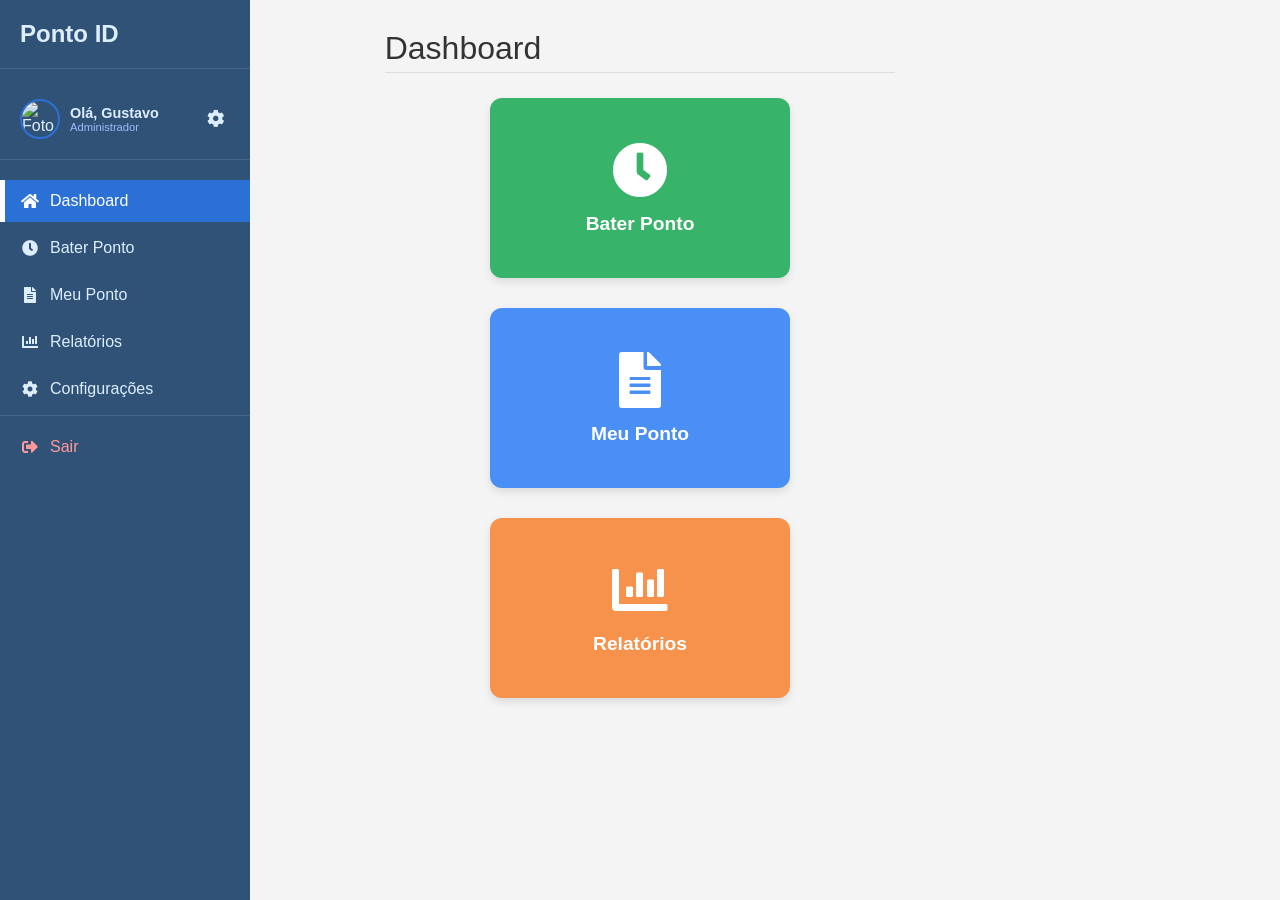
==== index.html @ 6d374fbc "Primeiro envio" ====
<!DOCTYPE html>
<html lang="pt-BR">
<head>
    <meta charset="UTF-8">
    <meta name="viewport" content="width=device-width, initial-scale=1.0">
    <title>Menu</title>
    <link rel="stylesheet" href="./assets/css/style.css">
    <link rel="stylesheet" href="https://cdnjs.cloudflare.com/ajax/libs/font-awesome/5.15.4/css/all.min.css">
</head>
<body>
    <div class="layout-principal">
        <!--menu lateral-->
        <div class="menu-lateral">
            <div class="logotipo">
                <span class="logo-texto">Ponto ID</span>
            </div>
            <div class="perfil-usuario">
                <img src="https://placehold.co/40x40/4a8ff5/ffffff?text=G" alt="Foto de Perfil" class="foto-perfil">
                <div class="info-usuario">
                    <span class="nome-usuario">Olá, Gustavo</span>
                    <span class="cargo-usuario">Administrador</span>
                </div>
                <a href="config.html" class="config-btn" aria-label="Configurações">
                    <i class="fas fa-cog"></i>
                </a>
            </div>
            <nav class="nav-menu">
                <ul>
                    <li class="nav-item ativo"><a href="index.html"><i class="fas fa-home"></i> Dashboard</a></li> <!--item ativo-->
                    <!--Links-->
                    <li class="nav-item"><a href="./pages/ponto.html"><i class="fas fa-clock"></i> Bater Ponto</a></li>
                    <li class="nav-item"><a href="./pages/meuponto.html"><i class="fas fa-file-alt"></i> Meu Ponto</a></li>
                    <li class="nav-item"><a href="./pages/relatorio.html"><i class="fas fa-chart-bar"></i> Relatórios</a></li>
                    <li class="nav-item"><a href="./pages/config.html"><i class="fas fa-cog"></i> Configurações</a></li>
                    <li class="nav-item logout"><a href="#" id="LinkSaida"><i class="fas fa-sign-out-alt"></i> Sair</a></li> <!--LinkSaida JS-->
                </ul>
            </nav>
        </div>
        
        <!--Conteudo Principal-->
        <div class="conteudo-principal">
            <h1>Dashboard</h1>

            <!--Cards acesso rapido-->
            <div class="dashboard-cards">
                
                <!--card verde(bater ponto)-->
                <a href="./pages/ponto.html" class="card-link">
                    <div class="card verde">
                        <i class="fas fa-clock card-icon"></i>
                        <p class="titulo-card">Bater Ponto</p>
                    </div>
                </a>

                <!--card azul(meu ponto)-->
                 <a href="./pages/meuponto.html" class="card-link">
                    <div class="card azul">
                        <i class="fas fa-file-alt card-icon"></i>
                        <p class="titulo-card">Meu Ponto</p>
                    </div>
                </a>

                <!--card laranja(relatorio)-->
                <a href="./pages/relatorio.html" class="card-link">
                    <div class="card laranja">
                        <i class="fas fa-chart-bar card-icon"></i>
                        <p class="titulo-card">Relatórios</p>
                    </div>
                </a>
            </div>

            <!--modal de saida-->
    <div id="ModalSaida" class="modal">
        <div class="modal-content-confirm">
            <h3><i class="fas fa-exclamation-triangle"></i> Confirmar Saída</h3>
            <p>Tem certeza de que deseja sair do sistema Ponto ID?</p>
            <div class="modal-actions">
                <button class="btn-cancel" onclick="fecharModalSaida()">Cancelar</button>
                <button class="btn-confirm" onclick="confirmarSaida()">Sair</button>
            </div>
        </div>
    </div>

        <script src="./assets/js/script.js"></script>
</body>
---- assets/css/style.css ----
* {
    margin: 0;
    padding: 0;
    box-sizing: border-box;
    font-family: Arial, sans-serif;
}

body {
    background-color: #f4f4f4;
    display: flex;
    justify-content: center;
    align-items: center;
    min-height: 100vh; 
}

.login-container {
    background-color: #fff;
    padding: 30px;
    border-radius: 10px;
    box-shadow: 0 4px 8px rgba(0, 0, 0, 0.1);
    width: 100%;
    max-width: 400px;
}

.login-form h2 {
    text-align: center;
    margin-bottom: 25px;
    color: #333;
}

.entrada-dados {
    margin-bottom: 15px;
}

.entrada-dados label {
    display: block;
    margin-bottom: 5px;
    font-weight: bold;
    color: #555;
}

.entrada-dados input[type="text"],
.entrada-dados input[type="email"],
.entrada-dados input[type="password"] {
    width: 100%;
    padding: 10px;
    border: 1px solid #ccc;
    border-radius: 5px;
    font-size: 16px;
}

.botao-login {
    width: 100%;
    padding: 10px;
    background-color: #27354f;
    color: white;
    border: none;
    border-radius: 5px;
    font-size: 18px;
    cursor: pointer;
    transition: background-color 0.3s ease;
    margin-top: 10px;
}

.botao-login:hover {
    background-color: #27354f;
}

.esqueceu-senha {
    text-align: center;
    margin-top: 15px;
}

.esqueceu-senha a {
    color: #007bff;
    text-decoration: none;
}

.esqueceu-senha a:hover {
    text-decoration: underline;
}

/* Responsividade */
@media (max-width: 500px) {
    .login-container {
        margin: 20px;
        padding: 20px;
    }
}

:root {
    --sidebar-width: 250px;
    --primary-color: #315277;
    --hover-color: #1a5bb0; 
    --active-color: #2b70d4; 
    --text-color: #ddeeff; 
    --text-color-dark: #666; 
    --border-color: rgba(255, 255, 255, 0.1);
    --bg-light: #f4f4f4; 
    --bg-card: #fff; 
    --text-primary: #333; 
    
    /* Cores de status */
    --green-success: #28a745;
    --red-danger: #dc3545;
    --yellow-warning: #ffc107;
    --blue-info: #17a2b8;
    --orange-card: #f7924d;
    --blue-card: #4a8ff5;
    --green-card: #38b46a;
}

    /* layout principal*/
* {
    margin: 0;
    padding: 0;
    box-sizing: border-box;
    font-family: 'Inter', Arial, sans-serif;
}

body {
    margin: 0;
    padding: 0;
    background-color: var(--bg-light);
    color: var(--text-primary);
    transition: background-color 0.3s, color 0.3s;
}

.layout-principal {
    display: flex;
    min-height: 100vh;
}

.conteudo-principal {
    flex-grow: 1;
    padding: 30px 50px;
}

.conteudo-principal h1 {
    font-size: 2em;
    color: var(--text-primary);
    margin-bottom: 25px;
    font-weight: normal;
    padding-bottom: 5px;
    border-bottom: 1px solid #ddd;
}

    /*menu lateral*/
.menu-lateral {
    position: fixed;
    top: 0;
    left: 0;
    width: var(--sidebar-width);
    flex-shrink: 0;
    height: 100vh;
    background-color: var(--primary-color);
    color: var(--text-color);
    padding: 20px 0;
    display: flex;
    flex-direction: column;
    transition: background-color 0.3s;
}

.logotipo { padding: 0 20px 20px 20px; border-bottom: 1px solid var(--border-color); margin-bottom: 20px; }
.logo-texto { font-size: 1.5em; font-weight: bold; }

    /*perfil*/
.perfil-usuario { display: flex; align-items: center; padding: 10px 20px; margin-bottom: 20px; border-bottom: 1px solid var(--border-color); padding-bottom: 20px; }
.foto-perfil { width: 40px; height: 40px; border-radius: 50%; object-fit: cover; margin-right: 10px; border: 2px solid var(--active-color); }
.info-usuario { display: flex; flex-direction: column; flex-grow: 1; overflow: hidden; }
.nome-usuario { font-size: 0.9em; font-weight: bold; white-space: nowrap; overflow: hidden; text-overflow: ellipsis; }
.cargo-usuario { font-size: 0.7em; color: #99bbff; }
.config-btn { background: none; border: none; color: var(--text-color); font-size: 1.1em; cursor: pointer; margin-left: 10px; padding: 5px; transition: color 0.2s; }
.config-btn:hover { color: #fff; }

    /*Navegação*/
.nav-menu ul { list-style: none; padding: 0; }
.nav-item { margin-bottom: 5px; }
.nav-item a { display: flex; align-items: center; padding: 12px 20px; text-decoration: none; color: var(--text-color); font-size: 1em; transition: background-color 0.2s, color 0.2s; }
.nav-item a i { margin-right: 10px; width: 20px; text-align: center; }
.nav-item a:hover { background-color: var(--hover-color); color: #fff; }

    /*classes item ativo*/
.nav-item.ativo a,
.nav-item.ativo-ponto a,
.nav-item.ativo-meuponto a,
.nav-item.ativo-relatorio a,
.nav-item.ativo-config a { 
    background-color: var(--active-color);
    color: #fff;
    border-left: 5px solid white;
    padding-left: 15px;
}

.nav-item.logout { margin-top: auto; border-top: 1px solid var(--border-color); padding-top: 10px; }
.nav-item.logout a { color: #ff9999; }
.nav-item.logout a:hover { background-color: var(--hover-color); color: #fff; }


    /*cards dashboard*/
.dashboard-cards {
    display: flex;
    justify-content: center;
    gap: 30px;
    margin-bottom: 30px;
    flex-wrap: wrap; 
    max-width: 900px; 
    margin-left: auto;
    margin-right: auto;
}

.card-link {
    text-decoration: none;
    color: inherit;
    flex-grow: 1;
    flex-basis: 250px;
    max-width: 300px;
    display: flex; 
}

.card {
    flex-grow: 1;
    display: flex;
    flex-direction: column;
    align-items: center;
    justify-content: center;
    min-height: 180px;
    border-radius: 12px;
    color: white;
    cursor: pointer;
    box-shadow: 0 4px 8px rgba(0, 0, 0, 0.1);
    transition: transform 0.2s, box-shadow 0.2s;
    text-align: center;
    padding: 25px;
    width: 100%; 
}

.card:hover {
    transform: translateY(-5px);
    box-shadow: 0 8px 16px rgba(0, 0, 0, 0.2);
}

.card-icon {
    font-size: 3.5em;
    margin-bottom: 15px;
}

.titulo-card {
    font-size: 1.2em;
    font-weight: bold;
}

.card.verde { background-color: var(--green-card); }
.card.azul { background-color: var(--blue-card); }
.card.laranja { background-color: var(--orange-card); }


    /*bater ponto*/
.ponto-card {
    background-color: var(--bg-card);
    padding: 40px;
    border-radius: 15px;
    box-shadow: 0 5px 15px rgba(0, 0, 0, 0.1);
    width: 100%;
    max-width: 450px;
    margin-top: 40px;
}

.horario-atual {
    font-size: 3.5em;
    font-weight: bold;
    color: var(--primary-color);
    margin-bottom: 5px;
}

.tempo-container {
    text-align: center;
    margin-bottom: 25px;
}

.matricula {
    font-size: 0.8em;
    color: #999;
    margin-top: 20px;
}

.data-atual {
    font-size: 1em;
    color: var(--text-color-dark);
    margin-bottom: 25px;
}

#botaoPonto {
    width: 150px;
    height: 150px;
    border-radius: 50%;
    background-color: var(--green-card);
    color: white;
    border: none;
    font-size: 1.1em;
    font-weight: bold;
    cursor: pointer;
    transition: all 0.2s ease;
    box-shadow: 0 4px 8px rgba(0, 0, 0, 0.2);
    margin-left: 45px;
}

#botaoPonto:hover { background-color: #2b9157; transform: scale(1.05); }
#botaoPonto:active { transform: scale(0.95); box-shadow: 0 2px 4px rgba(0, 0, 0, 0.2); }

.status-atual {
    margin-top: 30px;
    padding: 15px;
    border-radius: 8px;
    background-color: #f0f8ff;
    border: 1px solid #cceeff;
    font-weight: bold;
}

.ultimo-ponto {
    font-size: 0.9em;
    color: var(--text-color-dark);
    margin-top: 15px;
}
.status-work { border-left: 5px solid var(--green-card); color: var(--green-card); }
.status-break { border-left: 5px solid var(--orange-card); color: var(--orange-card); }

    /*meu ponto cards*/
.saldo-cards {
    display: flex;
    gap: 20px;
    margin-bottom: 30px;
    flex-wrap: wrap;
}

.info-card {
    flex-grow: 1;
    flex-basis: 200px;
    background-color: var(--bg-card);
    padding: 20px;
    border-radius: 8px;
    box-shadow: 0 2px 4px rgba(0, 0, 0, 0.05);
}

.info-card .titulo { font-size: 0.9em; color: #777; margin-bottom: 5px; }
.info-card .saldo { font-size: 1.8em; font-weight: bold; }

.positivo .saldo { color: var(--green-success); }
.negativo .saldo { color: var(--red-danger); }
.neutro .saldo { color: var(--blue-info); }

    /*tabela e buscar*/
.cabecalho-tabela {
    overflow-x: auto;
    width: 100%;
}

.secao-filtros {
    display: flex;
    gap: 20px;
    margin-bottom: 30px;
    background-color: var(--bg-card);
    padding: 20px;
    border-radius: 8px;
    box-shadow: 0 2px 4px rgba(0, 0, 0, 0.05);
}

.grupo-filtro {
    display: flex;
    flex-direction: column;
    flex-grow: 1;
}

.secao-filtros label {
    font-weight: bold;
    color: var(--text-color-dark);
    margin-bottom: 5px;
    font-size: 0.9em;
}

.secao-filtros select {
    padding: 10px;
    border: 1px solid #ccc; 
    border-radius: 5px;
    background-color: var(--bg-card);
    color: var(--text-primary);   
}

.buscar-btn {
    background-color: var(--primary-color);
    color: white;
    padding: 10px 15px;
    border: none;
    border-radius: 5px;
    cursor: pointer;
    font-weight: bold;
    margin-top: 20px;
    transition: background-color 0.2s;
}

.buscar-btn:hover {
    background-color: var(--hover-color);
}

.titulo-tabela { display: flex; justify-content: space-between; align-items: center; margin-bottom: 15px; }
.filtro-periodo { padding: 8px; border-radius: 4px; border: 1px solid #ccc; }
.ajuste-btn { background-color: var(--active-color); color: white; padding: 10px 15px; border: none; border-radius: 5px; cursor: pointer; transition: background-color 0.2s; font-weight: bold; }
.ajuste -btn:hover { background-color: #1a5bb0; }

.secao-registro-ponto { margin-top: 30px; }
.secao-registro-ponto h2 { color: var(--text-primary); margin-bottom: 15px; font-size: 1.5em; font-weight: 500; }

.tabela-ponto { width: 100%; border-collapse: collapse; background-color: var(--bg-card); border-radius: 8px; overflow: hidden; box-shadow: 0 2px 4px rgba(0, 0, 0, 0.05); }
.tabela-ponto th, .tabela-ponto td { padding: 12px 15px; text-align: center; border-bottom: 1px solid #eee; font-size: 0.9em; }
.tabela-ponto thead th { background-color: #f8f9fa; color: #555; font-weight: bold; text-transform: uppercase; }

.status-cell { font-weight: bold; }
.present-status { color: var(--green-success); }
.falta-status { color: var(--red-danger); background-color: #fff0f0; }

    /*informações do Colaborador*/
.colaborador-info-card {
    background-color: var(--bg-card);
    border-radius: 8px;
    padding: 20px 30px;
    margin-bottom: 30px;
    box-shadow: 0 2px 4px rgba(0, 0, 0, 0.05);
    display: flex;
    gap: 40px;
    align-items: center;
    border-left: 5px solid var(--orange-card);
}

.info-grupo { display: flex; flex-direction: column; }
.info-nome-colaborador { font-size: 0.9em; color: var(--text-color-dark); margin-bottom: 3px; }
.info-valor { font-size: 1.2em; font-weight: bold; color: var(--text-primary); }

    /*configurações*/
.config-area { display: flex; flex-direction: column; gap: 30px; max-width: 800px; }
.config-card { background-color: var(--bg-card); padding: 30px; border-radius: 10px; box-shadow: 0 2px 4px rgba(0, 0, 0, 0.05); transition: background-color 0.3s; }
.config-card h2 { color: var(--primary-color); border-bottom: 1px solid #eee; padding-bottom: 10px; margin-bottom: 20px; font-size: 1.4em; }

.form-grupo { margin-bottom: 15px; }
.form-grupo label { display: block; font-weight: bold; color: var(--text-color-dark); margin-bottom: 5px; font-size: 0.9em; }
.form-grupo input[type="text"], .form-grupo input[type="email"], .form-grupo select { 
    width: 100%; padding: 10px; border: 1px solid #ccc; border-radius: 5px; background-color: var(--bg-card); color: var(--text-primary); transition: background-color 0.3s, border-color 0.3s; 
}

.salvar-btn { background-color: var(--active-color); color: white; padding: 10px 20px; border: none; border-radius: 5px; cursor: pointer; font-weight: bold; transition: background-color 0.2s; margin-top: 10px; }
.salvar-btn:hover { background-color: var(--hover-color); }

    /*modal de saida*/
.modal {
    display: none; 
    position: fixed;
    z-index: 1000;
    left: 0;
    top: 0;
    width: 100%;
    height: 100%;
    overflow: auto;
    background-color: rgba(0, 0, 0, 0.6);
}

    /*modal de ajuste*/
.conteudo-modal {
    background-color: var(--bg-card);
    padding: 30px;
    border-radius: 10px;
    width: 90%; 
    max-width: 600px;
    box-shadow: 0 5px 15px rgba(0, 0, 0, 0.3);
    position: relative;
    animation: fadeIn 0.3s; 
}

    /*modal de confirmação de saida*/
.modal-content-confirm {
    background-color: var(--bg-card);
    padding: 30px;
    border-radius: 10px;
    width: 90%; 
    max-width: 400px;
    box-shadow: 0 5px 15px rgba(0, 0, 0, 0.5);
    animation: fadeIn 0.3s;
    text-align: center;
}

.modal-content-confirm h3 { color: var(--red-danger); margin-bottom: 15px; font-size: 1.5em; }
.modal-content-confirm p { margin-bottom: 25px; color: var(--text-primary); }

.modal-actions button { padding: 10px 20px; border: none; border-radius: 5px; cursor: pointer; font-weight: bold; margin: 0 10px; transition: opacity 0.2s; }
.modal-actions .btn-cancel { background-color: #ccc; color: #333; }
.modal-actions .btn-confirm { background-color: var(--red-danger); color: white; }
.modal-actions button:hover { opacity: 0.8; }

.fechar-btn { color: #aaa; float: right; font-size: 28px; font-weight: bold; cursor: pointer; }
.fechar-btn:hover, .fechar-btn:focus { color: #333; text-decoration: none; }


    /*formulario de ajuste*/
.conteudo-modal h3 { color: var(--primary-color); margin-bottom: 20px; border-bottom: 2px solid #eee; padding-bottom: 10px; font-size: 1.4em; }
.form-grupo { margin-bottom: 15px; }
.form-grupo label { display: block; font-weight: 500; color: #555; margin-bottom: 5px; }
.form-grupo input[type="date"], .form-grupo input[type="time"], .form-grupo textarea, .form-grupo select { width: 100%; padding: 10px; border: 1px solid #ccc; border-radius: 4px; font-size: 1em; }
.enviar-modal-btn { background-color: var(--green-success); color: white; padding: 10px 15px; border: none; border-radius: 5px; cursor: pointer; margin-top: 15px; width: 100%; font-weight: bold; }


    /*responsividade*/
@media (max-width: 900px) {
    .conteudo-principal {
        padding: 20px;
    }
    .dashboard-cards {
        flex-direction: column;
    }
    .saldo-cards {
        flex-direction: column;
    }
    .titulo-tabela {
        flex-direction: column;
        align-items: stretch;
    }
    .titulo-tabela select, .titulo-tabela button {
        margin-top: 10px;
    }
    .employee-info-card {
        flex-direction: column;
        align-items: flex-start;
        gap: 10px;
    }
    
    /* Rolar tabelas em telas menores */
    .secao-registro-ponto {
        overflow-x: auto;
    }
    .tabela-ponto {
        min-width: 800px;
    }
}

@media (max-width: 600px) {
    .config-area {
        max-width: 100%;
    }
}
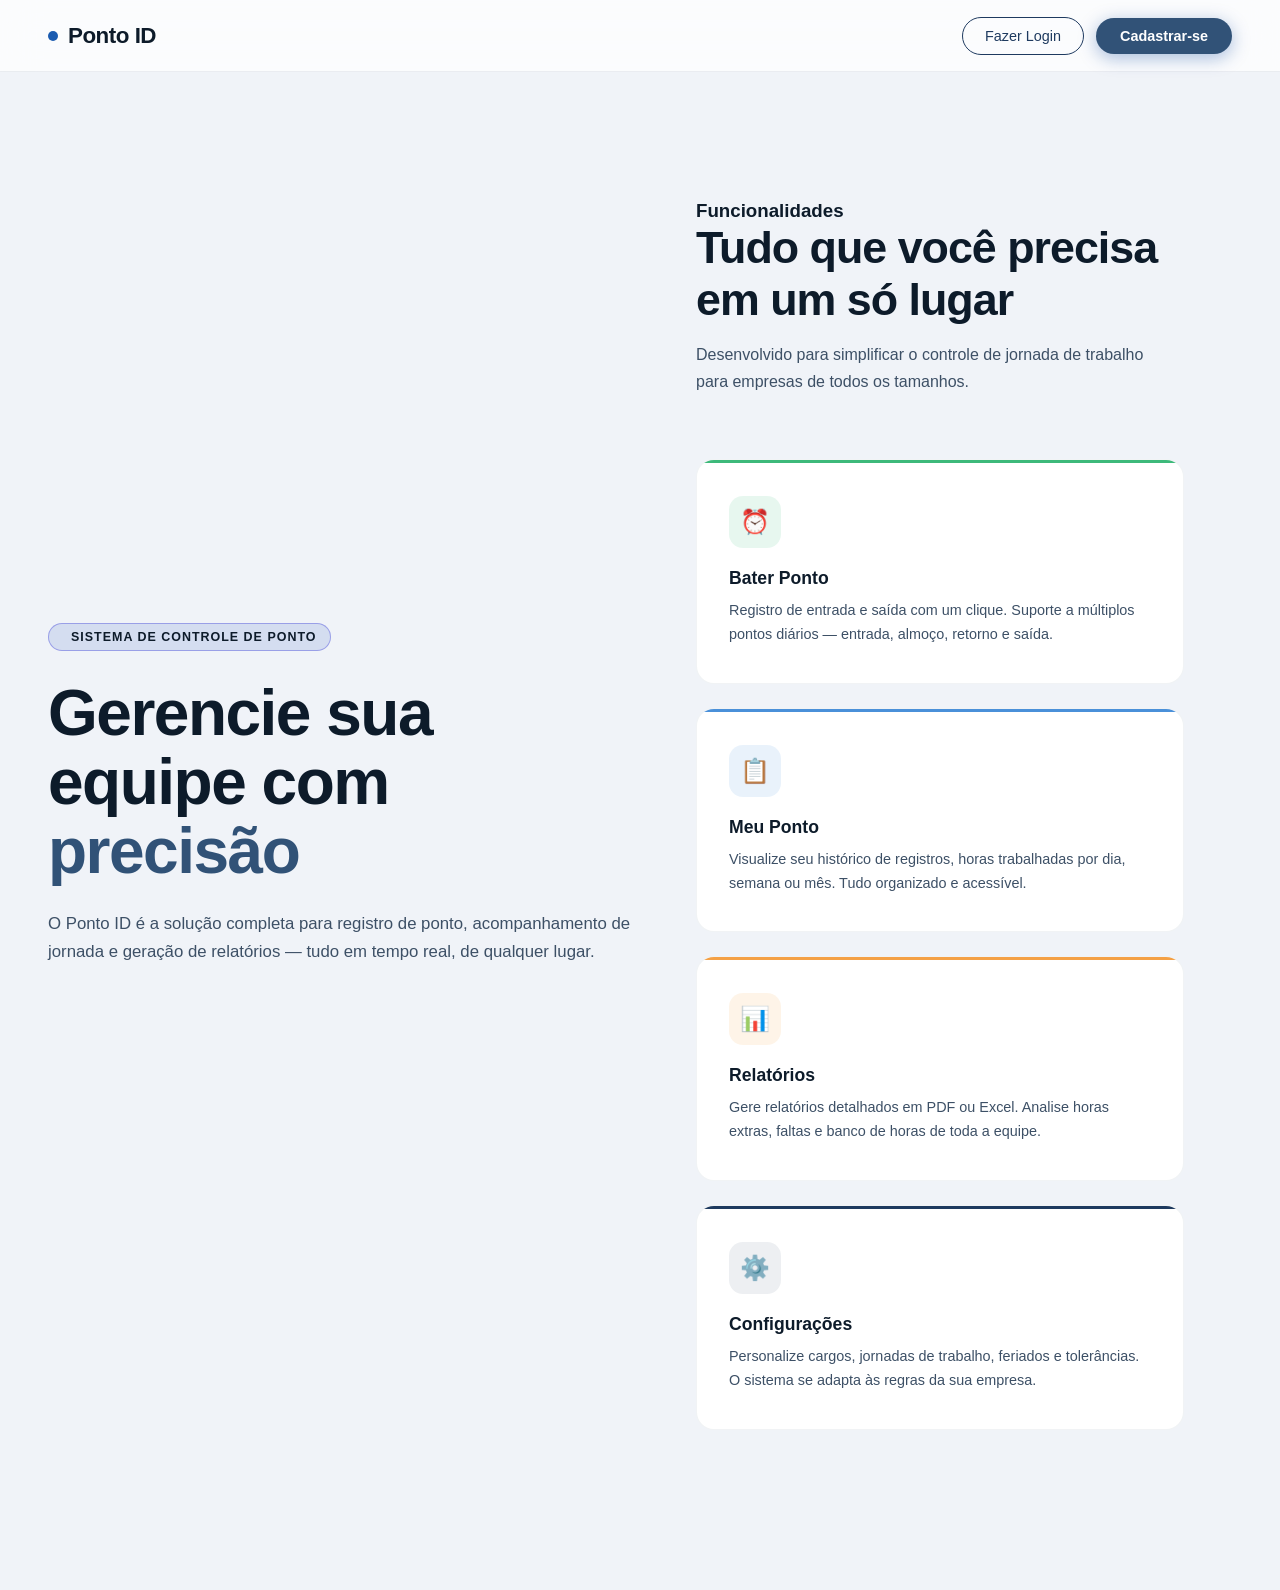
==== commit 91ff4620: "Incluindo tela de inicio" ====
--- a/index.html
+++ b/index.html
@@ -3,83 +3,60 @@
 <head>
     <meta charset="UTF-8">
     <meta name="viewport" content="width=device-width, initial-scale=1.0">
-    <title>Menu</title>
-    <link rel="stylesheet" href="./assets/css/style.css">
-    <link rel="stylesheet" href="https://cdnjs.cloudflare.com/ajax/libs/font-awesome/5.15.4/css/all.min.css">
+    <title>Ponto ID - controle de ponto Inteligente</title>
+    <link rel="stylesheet" href="./assets/css/inicio.css">
 </head>
 <body>
-    <div class="layout-principal">
-        <!--menu lateral-->
-        <div class="menu-lateral">
-            <div class="logotipo">
-                <span class="logo-texto">Ponto ID</span>
-            </div>
-            <div class="perfil-usuario">
-                <img src="https://placehold.co/40x40/4a8ff5/ffffff?text=G" alt="Foto de Perfil" class="foto-perfil">
-                <div class="info-usuario">
-                    <span class="nome-usuario">Olá, Gustavo</span>
-                    <span class="cargo-usuario">Administrador</span>
-                </div>
-                <a href="config.html" class="config-btn" aria-label="Configurações">
-                    <i class="fas fa-cog"></i>
-                </a>
-            </div>
-            <nav class="nav-menu">
-                <ul>
-                    <li class="nav-item ativo"><a href="index.html"><i class="fas fa-home"></i> Dashboard</a></li> <!--item ativo-->
-                    <!--Links-->
-                    <li class="nav-item"><a href="./pages/ponto.html"><i class="fas fa-clock"></i> Bater Ponto</a></li>
-                    <li class="nav-item"><a href="./pages/meuponto.html"><i class="fas fa-file-alt"></i> Meu Ponto</a></li>
-                    <li class="nav-item"><a href="./pages/relatorio.html"><i class="fas fa-chart-bar"></i> Relatórios</a></li>
-                    <li class="nav-item"><a href="./pages/config.html"><i class="fas fa-cog"></i> Configurações</a></li>
-                    <li class="nav-item logout"><a href="#" id="LinkSaida"><i class="fas fa-sign-out-alt"></i> Sair</a></li> <!--LinkSaida JS-->
-                </ul>
-            </nav>
-        </div>
-        
-        <!--Conteudo Principal-->
-        <div class="conteudo-principal">
-            <h1>Dashboard</h1>
+    
+<nav>
+  <div class="nav-logo">
+    <span class="dot"></span> Ponto ID
+  </div>
+  <div class="nav-actions">
+    <button class="btn-outline" href="./pages/login.html">Fazer Login</button>
+    <button class="btn-primary" href="./pages/cadastro.html">Cadastrar-se</button>
+  </div>
+</nav>
 
-            <!--Cards acesso rapido-->
-            <div class="dashboard-cards">
-                
-                <!--card verde(bater ponto)-->
-                <a href="./pages/ponto.html" class="card-link">
-                    <div class="card verde">
-                        <i class="fas fa-clock card-icon"></i>
-                        <p class="titulo-card">Bater Ponto</p>
-                    </div>
-                </a>
+ <section class="principal">
+  <div class="principal-content">
+    <div class="texto-principal">
+      <span></span> Sistema de Controle de Ponto
+    </div>
+    <h1>Gerencie sua<br>equipe com <span>precisão</span></h1>
+    <p class="hero-sub">
+      O Ponto ID é a solução completa para registro de ponto, acompanhamento de jornada e geração de relatórios — tudo em tempo real, de qualquer lugar.
+    </p>
+  </div>
 
-                <!--card azul(meu ponto)-->
-                 <a href="./pages/meuponto.html" class="card-link">
-                    <div class="card azul">
-                        <i class="fas fa-file-alt card-icon"></i>
-                        <p class="titulo-card">Meu Ponto</p>
-                    </div>
-                </a>
+  <section class="section" id="features">
+  <h3>Funcionalidades</h3>
+  <h2>Tudo que você precisa<br>em um só lugar</h2>
+  <p class="texto-section reveal">Desenvolvido para simplificar o controle de jornada de trabalho para empresas de todos os tamanhos.</p>
+ 
+  <div class="features-grid">
+    <div class="feature-card green reveal">
+      <div class="feature-icon">⏰</div>
+      <h3>Bater Ponto</h3>
+      <p>Registro de entrada e saída com um clique. Suporte a múltiplos pontos diários — entrada, almoço, retorno e saída.</p>
+    </div>
+    <div class="feature-card blue reveal">
+      <div class="feature-icon">📋</div>
+      <h3>Meu Ponto</h3>
+      <p>Visualize seu histórico de registros, horas trabalhadas por dia, semana ou mês. Tudo organizado e acessível.</p>
+    </div>
+    <div class="feature-card orange reveal">
+      <div class="feature-icon">📊</div>
+      <h3>Relatórios</h3>
+      <p>Gere relatórios detalhados em PDF ou Excel. Analise horas extras, faltas e banco de horas de toda a equipe.</p>
+    </div>
+    <div class="feature-card navy reveal">
+      <div class="feature-icon">⚙️</div>
+      <h3>Configurações</h3>
+      <p>Personalize cargos, jornadas de trabalho, feriados e tolerâncias. O sistema se adapta às regras da sua empresa.</p>
+    </div>
+  </div>
+</section>
 
-                <!--card laranja(relatorio)-->
-                <a href="./pages/relatorio.html" class="card-link">
-                    <div class="card laranja">
-                        <i class="fas fa-chart-bar card-icon"></i>
-                        <p class="titulo-card">Relatórios</p>
-                    </div>
-                </a>
-            </div>
-
-            <!--modal de saida-->
-    <div id="ModalSaida" class="modal">
-        <div class="modal-content-confirm">
-            <h3><i class="fas fa-exclamation-triangle"></i> Confirmar Saída</h3>
-            <p>Tem certeza de que deseja sair do sistema Ponto ID?</p>
-            <div class="modal-actions">
-                <button class="btn-cancel" onclick="fecharModalSaida()">Cancelar</button>
-                <button class="btn-confirm" onclick="confirmarSaida()">Sair</button>
-            </div>
-        </div>
-    </div>
-
-        <script src="./assets/js/script.js"></script>
-</body>+</body>
+</html>
--- a/assets/css/inicio.css
+++ b/assets/css/inicio.css
@@ -0,0 +1,266 @@
+*, *::before, *::after { box-sizing: border-box; margin: 0; padding: 0; }
+
+:root {
+      --navy: #1e3a5f;
+      --navy-light: #2a4f80;
+      --green: #3db97a;
+      --green-light: #4ecf8e;
+      --blue-card: #4a90d9;
+      --orange-card: #f4a045;
+      --bg: #f0f3f8;
+      --white: #ffffff;
+      --text-dark: #0d1b2a;
+      --text-mid: #3d5066;
+      --text-light: #7a90a8;
+      --radius: 18px;
+}
+
+ 
+body {
+      font-family: 'DM Sans', sans-serif;
+      background: var(--bg);
+      color: var(--text-dark);
+      overflow-x: hidden;
+}
+
+    /* ── NAV ── */
+nav {
+      position: fixed; top: 0; left: 0; right: 0; z-index: 100;
+      display: flex; align-items: center; justify-content: space-between;
+      padding: 0 48px;
+      height: 72px;
+      background: rgba(255,255,255,0.72);
+      backdrop-filter: blur(18px);
+      border-bottom: 1px solid rgba(30,58,95,0.08);
+}
+
+.nav-logo {
+      font-family: 'Syne', sans-serif;
+      font-weight: 800;
+      font-size: 1.4rem;
+      color: 0d1b2a-;
+      letter-spacing: -0.5px;
+      display: flex; align-items: center; gap: 10px;
+}
+ 
+.nav-logo .dot {
+      width: 10px; height: 10px;
+      background: #1a5bb0;
+      border-radius: 50%;
+      display: inline-block;
+}
+
+.nav-actions { display: flex; gap: 12px; align-items: center; }
+ 
+.btn-outline {
+      font-family: 'DM Sans', sans-serif;
+      font-weight: 500;
+      font-size: 0.9rem;
+      padding: 10px 22px;
+      border: 1.5px solid var(--navy);
+      background: transparent;
+      color: var(--navy);
+      border-radius: 50px;
+      cursor: pointer;
+      transition: all 0.22s ease;
+}
+.btn-outline:hover { background: var(--navy); color: #fff; }
+ 
+.btn-primary {
+      font-family: 'DM Sans', sans-serif;
+      font-weight: 600;
+      font-size: 0.9rem;
+      padding: 10px 24px;
+      background: #315277;
+      color: #fff;
+      border: none;
+      border-radius: 50px;
+      cursor: pointer;
+      transition: all 0.22s ease;
+      box-shadow: 0 4px 18px rgba(7, 66, 155, 0.35);
+}
+.btn-primary:hover {
+      background: #1a5bb0;
+      transform: translateY(-1px);
+      box-shadow: 0 6px 24px rgba(32, 87, 240, 0.45);
+}
+
+.principal {
+      min-height: 100vh;
+      display: flex; align-items: center;
+      padding: 100px 48px 60px;
+      position: relative;
+      overflow: hidden;
+}
+ 
+    /* Grid pattern */
+.hero-bg::after {
+      content: '';
+      position: absolute; inset: 0;
+      background-size: 48px 48px;
+}
+ 
+.principal-content {
+      position: relative; z-index: 1;
+      max-width: 600px;
+}
+ 
+.texto-principal {
+      display: inline-flex; align-items: center; gap: 8px;
+      background: rgba(18, 64, 189, 0.12);
+      border: 1px solid rgba(19, 16, 209, 0.3);
+      color: var(--primary-color);
+      font-size: 0.78rem;
+      font-weight: 600;
+      letter-spacing: 0.08em;
+      text-transform: uppercase;
+      padding: 6px 14px;
+      border-radius: 50px;
+      margin-bottom: 28px;
+      animation: fadeUp 0.6s ease both;
+}
+ 
+h1 {
+      font-family: 'Syne', sans-serif;
+      font-weight: 800;
+      font-size: clamp(2.6rem, 5vw, 4.2rem);
+      line-height: 1.08;
+      letter-spacing: -1.5px;
+      color: var(--text-dark);
+      animation: fadeUp 0.6s 0.1s ease both;
+}
+ 
+h1 span {
+      color: #315277;
+      position: relative;
+}
+ 
+.hero-sub {
+      font-size: 1.05rem;
+      color: var(--text-mid);
+      line-height: 1.7;
+      margin: 24px 0 40px;
+      font-weight: 300;
+      animation: fadeUp 0.6s 0.2s ease both;
+}
+ 
+.hero-cta {
+      display: flex; gap: 14px; flex-wrap: wrap;
+      animation: fadeUp 0.6s 0.3s ease both;
+}
+ 
+.btn-hero {
+      font-family: 'DM Sans', sans-serif;
+      font-weight: 600;
+      font-size: 1rem;
+      padding: 14px 32px;
+      background: var(--navy);
+      color: #fff;
+      border: none;
+      border-radius: 50px;
+      cursor: pointer;
+      transition: all 0.25s ease;
+      box-shadow: 0 6px 24px rgba(30,58,95,0.25);
+}
+.btn-hero:hover { background: var(--navy-light); transform: translateY(-2px); }
+ 
+.btn-hero-ghost {
+      font-family: 'DM Sans', sans-serif;
+      font-weight: 500;
+      font-size: 1rem;
+      padding: 14px 32px;
+      background: transparent;
+      color: var(--navy);
+      border: 1.5px solid rgba(30,58,95,0.25);
+      border-radius: 50px;
+      cursor: pointer;
+      transition: all 0.25s ease;
+      display: flex; align-items: center; gap: 8px;
+}
+.btn-hero-ghost:hover { border-color: var(--navy); background: rgba(30,58,95,0.04); }
+ 
+ 
+    /* ── FEATURES ── */
+.section {
+      padding: 100px 48px;
+}
+ 
+.section-tag {
+      font-size: 0.75rem; letter-spacing: 0.12em; text-transform: uppercase;
+      color: #315277; font-weight: 700; margin-bottom: 12px;
+}
+ 
+h2 {
+      font-family: 'Syne', sans-serif;
+      font-weight: 800;
+      font-size: clamp(2rem, 3.5vw, 3rem);
+      letter-spacing: -1px;
+      line-height: 1.15;
+      color: var(--text-dark);
+      margin-bottom: 16px;
+}
+ 
+.texto-section {
+      font-size: 1rem; color: var(--text-mid); max-width: 480px;
+      line-height: 1.7; margin-bottom: 64px;
+}
+ 
+.features-grid {
+      display: grid;
+      grid-template-columns: repeat(auto-fit, minmax(280px, 1fr));
+      gap: 24px;
+}
+ 
+.feature-card {
+      background: var(--white);
+      border-radius: var(--radius);
+      padding: 36px 32px;
+      border: 1px solid rgba(30,58,95,0.06);
+      transition: transform 0.25s ease, box-shadow 0.25s ease;
+      position: relative;
+      overflow: hidden;
+}
+ 
+.feature-card::before {
+      content: '';
+      position: absolute; top: 0; left: 0; right: 0;
+      height: 3px;
+      border-radius: var(--radius) var(--radius) 0 0;
+}
+ 
+.feature-card.green::before { background: var(--green); }
+.feature-card.blue::before { background: var(--blue-card); }
+.feature-card.orange::before { background: var(--orange-card); }
+.feature-card.navy::before { background: var(--navy); }
+ 
+.feature-card:hover {
+      transform: translateY(-4px);
+      box-shadow: 0 16px 48px rgba(30,58,95,0.1);
+}
+ 
+.feature-icon {
+      width: 52px; height: 52px;
+      border-radius: 14px;
+      display: flex; align-items: center; justify-content: center;
+      font-size: 1.5rem;
+      margin-bottom: 20px;
+}
+.feature-card.green .feature-icon { background: rgba(61,185,122,0.12); }
+.feature-card.blue .feature-icon { background: rgba(74,144,217,0.12); }
+.feature-card.orange .feature-icon { background: rgba(244,160,69,0.12); }
+.feature-card.navy .feature-icon { background: rgba(30,58,95,0.08); }
+ 
+.feature-card h3 {
+      font-family: 'Syne', sans-serif;
+      font-weight: 700;
+      font-size: 1.1rem;
+      color: var(--text-dark);
+      margin-bottom: 10px;
+}
+ 
+.feature-card p {
+      font-size: 0.9rem;
+      color: var(--text-mid);
+      line-height: 1.65;
+}
+
